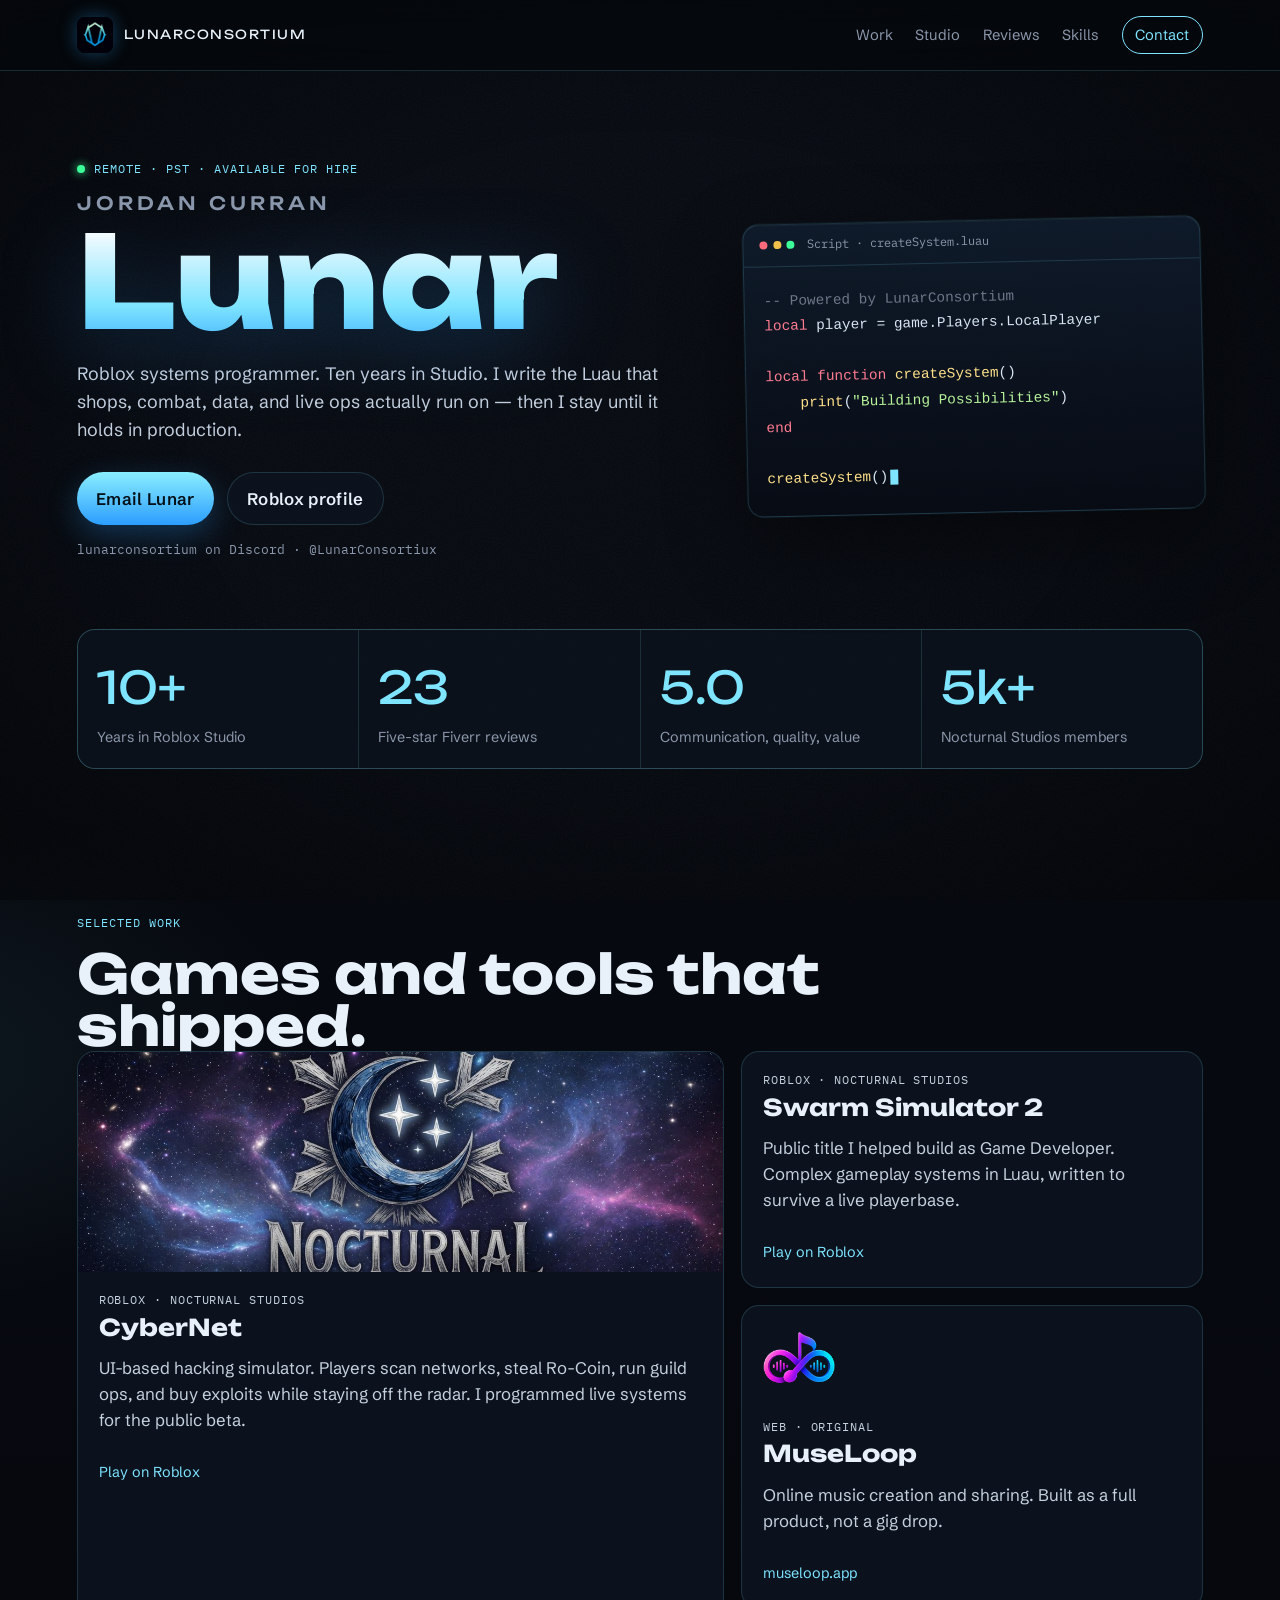
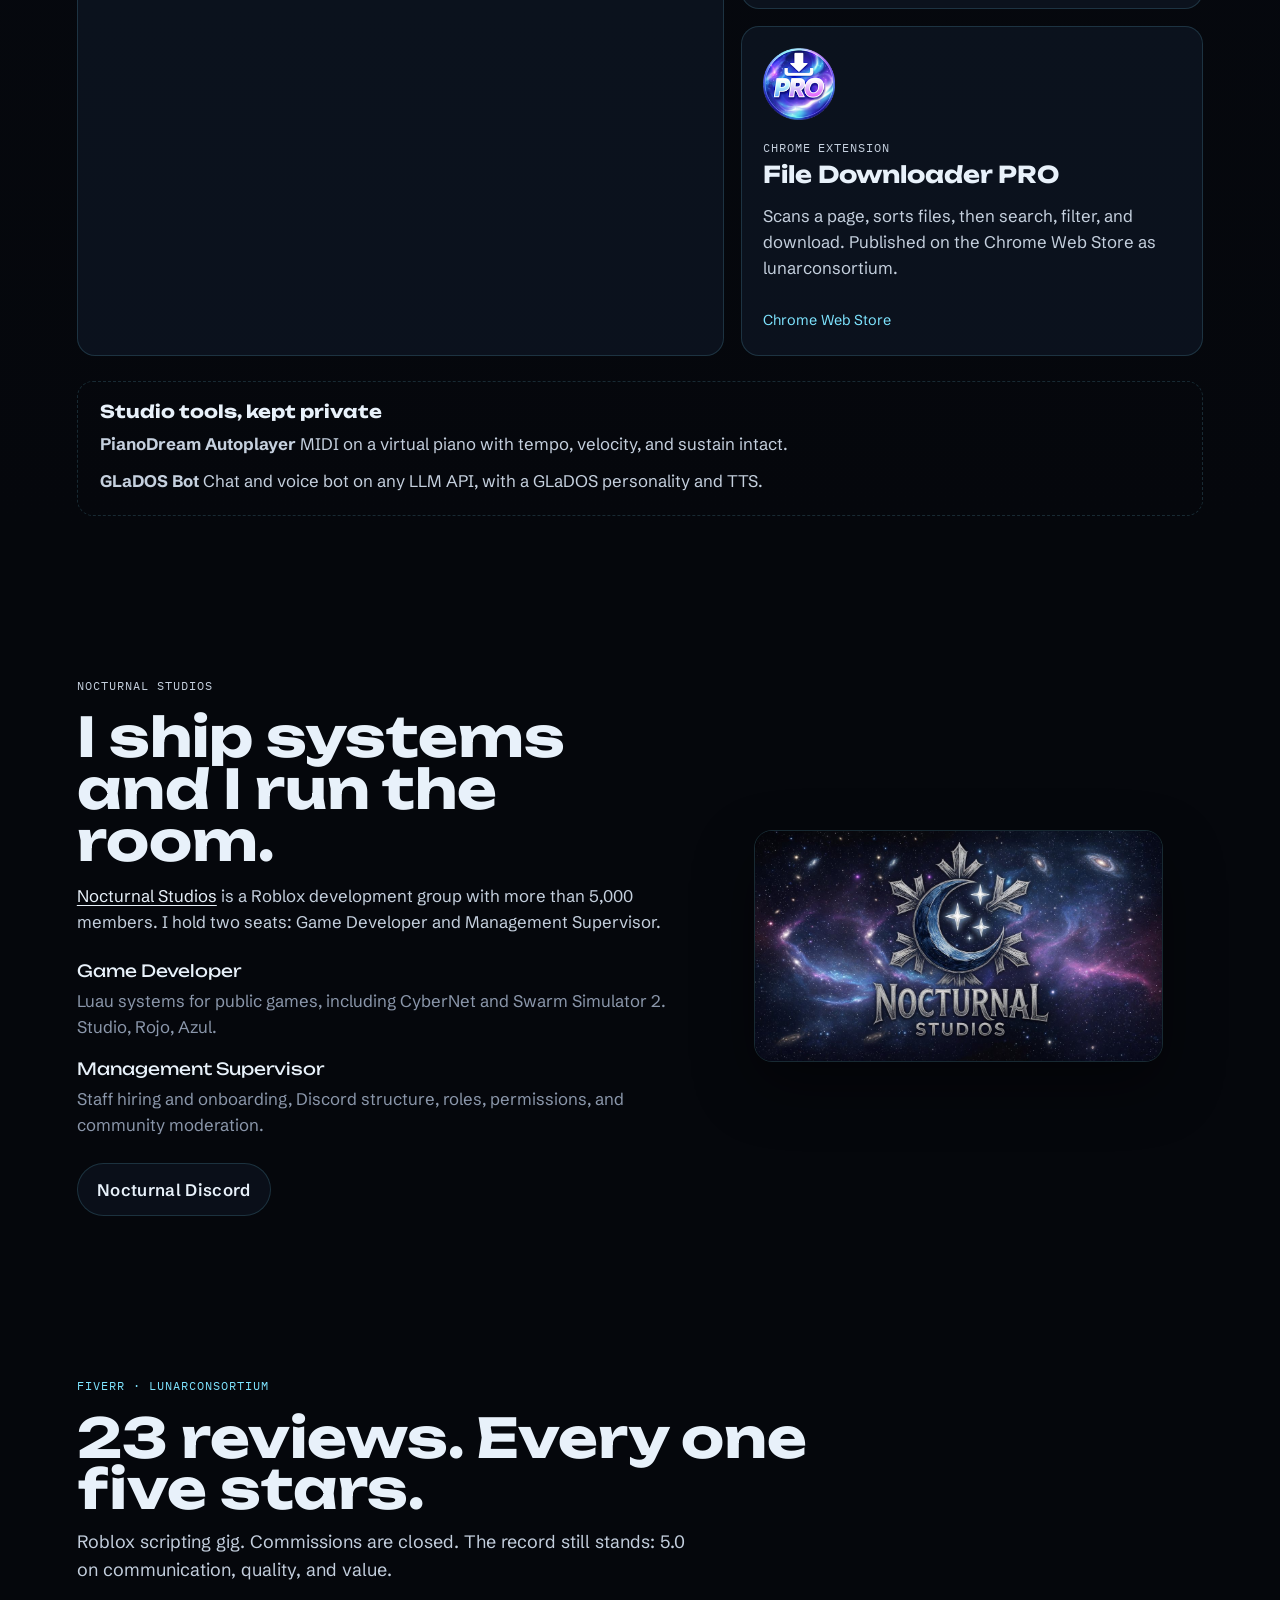
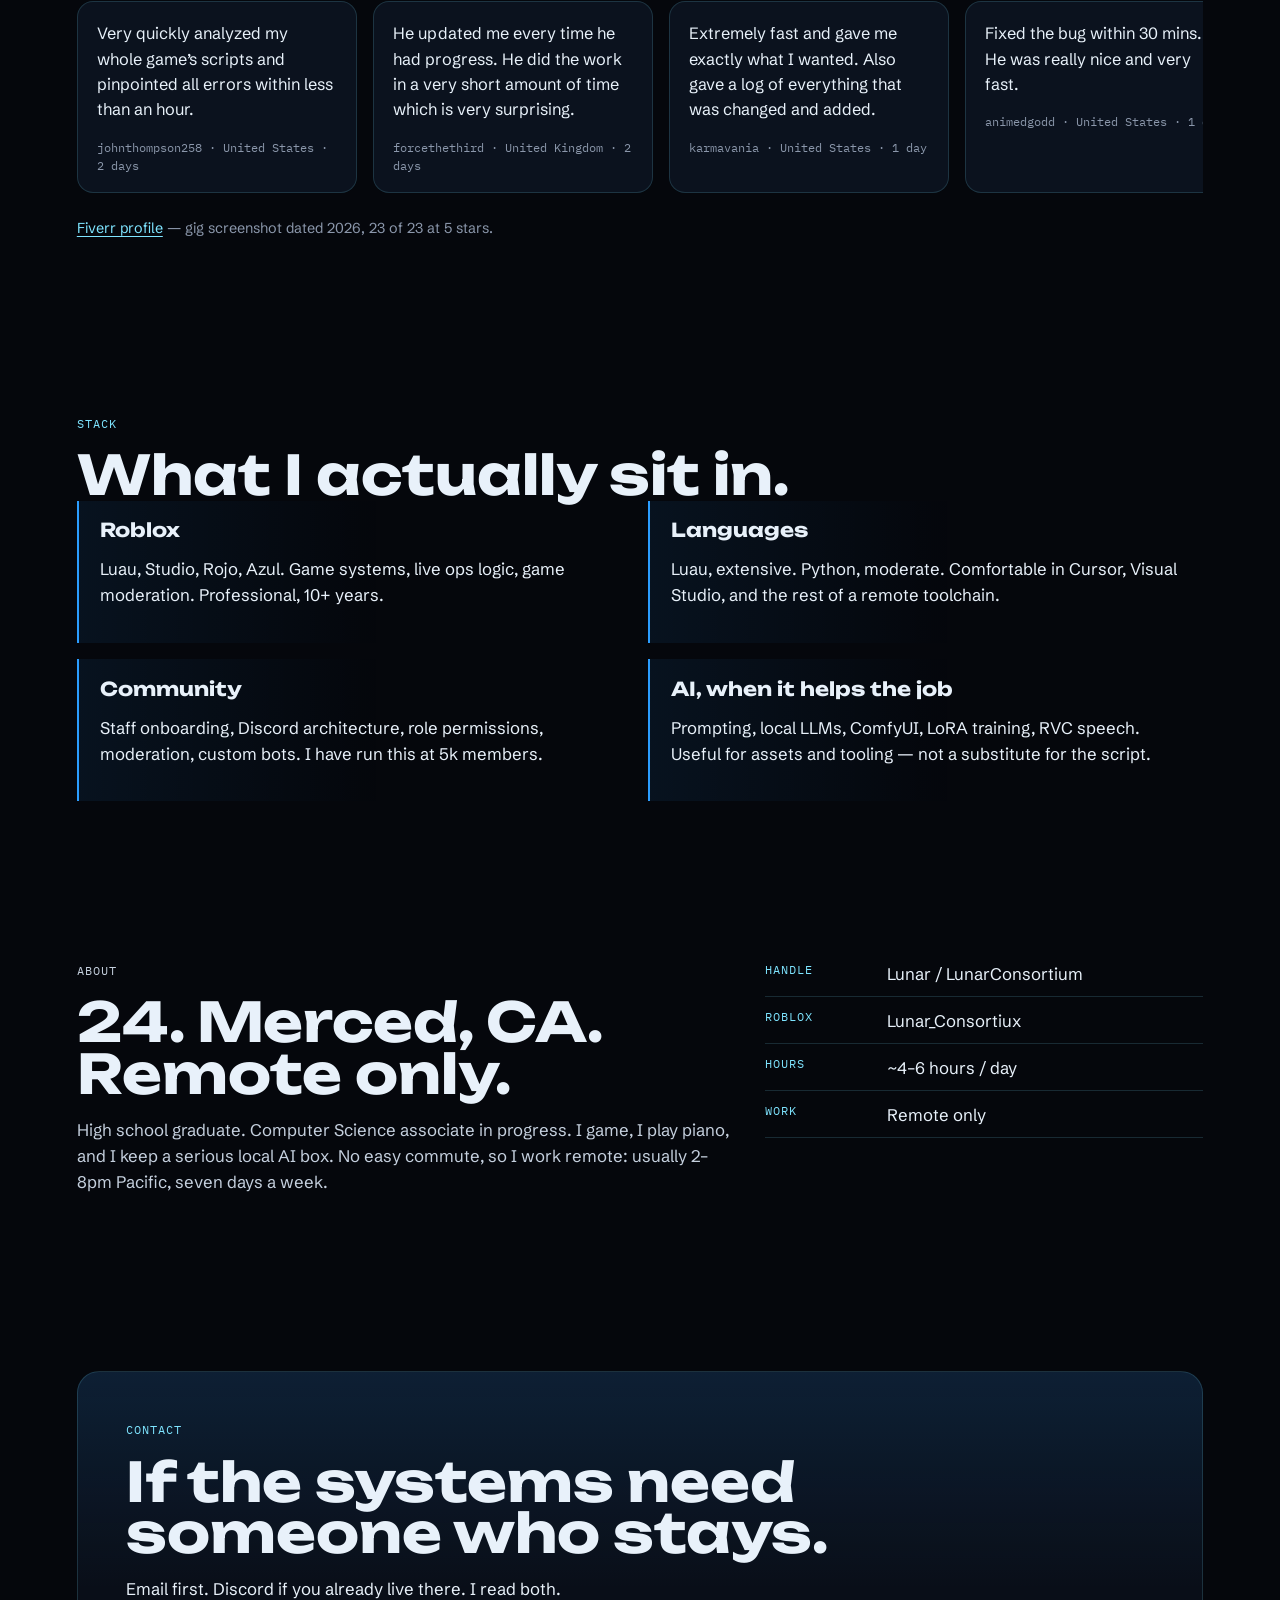
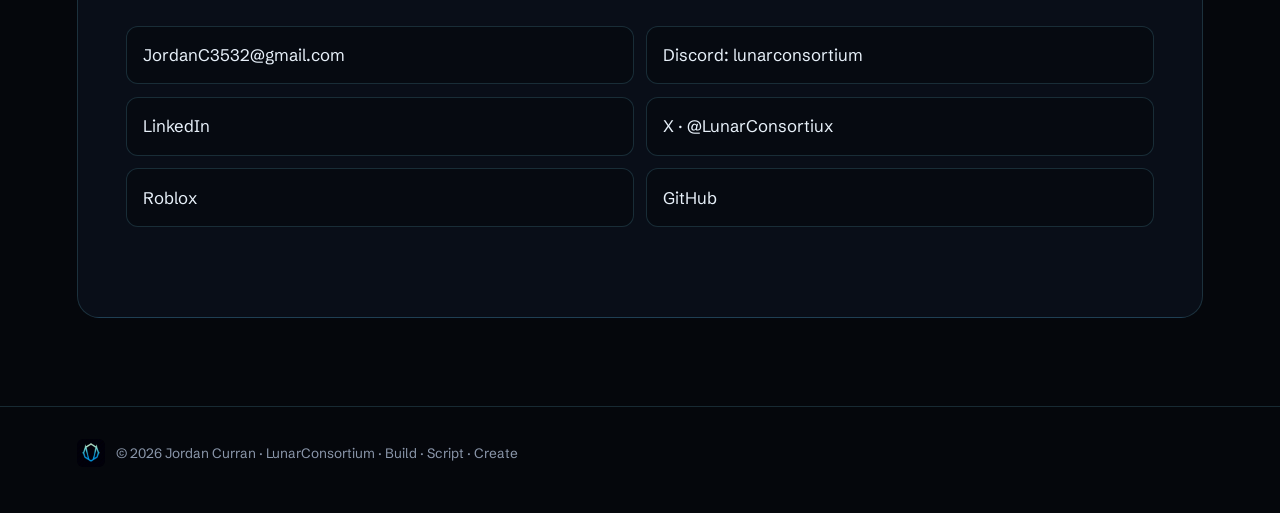
==== index.html @ 54d19de0 "Publish the Lunar Roblox scripting portfolio for GitHub Pages. Co-authored-by: Cursor <cursoragent@c" ====
<!DOCTYPE html>
<html lang="en">
<head>
  <meta charset="UTF-8" />
  <meta name="viewport" content="width=device-width, initial-scale=1" />
  <title>Lunar — Roblox Scripting</title>
  <meta name="description" content="Jordan Curran (Lunar). Roblox systems programmer with 10+ years in Studio. Game Developer and Management Supervisor at Nocturnal Studios. 23 five-star Fiverr reviews." />
  <meta name="theme-color" content="#05070c" />
  <link rel="icon" type="image/png" href="assets/favicon.png" />
  <link rel="canonical" href="https://lunarconsortium.github.io/" />

  <meta property="og:type" content="website" />
  <meta property="og:title" content="Lunar — Roblox Scripting" />
  <meta property="og:description" content="Systems programmer for live Roblox games. 10+ years in Studio. Nocturnal Studios. 5.0 on Fiverr." />
  <meta property="og:image" content="https://lunarconsortium.github.io/assets/hero.jpg" />
  <meta name="twitter:card" content="summary_large_image" />
  <meta name="twitter:site" content="@LunarConsortiux" />

  <link rel="preconnect" href="https://fonts.googleapis.com" />
  <link rel="preconnect" href="https://fonts.gstatic.com" crossorigin />
  <link href="https://fonts.googleapis.com/css2?family=IBM+Plex+Mono:wght@400;500&family=Schibsted+Grotesk:ital,wght@0,400;0,500;0,600;0,700;1,400&family=Unbounded:wght@500;600;700;800&display=swap" rel="stylesheet" />
  <link rel="stylesheet" href="styles.css" />
</head>
<body>
  <a class="skip" href="#main">Skip to content</a>
  <div class="grain" aria-hidden="true"></div>
  <div class="vignette" aria-hidden="true"></div>

  <header class="nav">
    <a class="brand" href="#top">
      <img src="assets/logo.jpg" alt="" width="36" height="36" />
      <span>LunarConsortium</span>
    </a>
    <button class="nav-toggle" type="button" aria-expanded="false" aria-controls="nav-links" aria-label="Open menu">
      <span></span><span></span>
    </button>
    <nav id="nav-links" class="nav-links">
      <a href="#work">Work</a>
      <a href="#studio">Studio</a>
      <a href="#reviews">Reviews</a>
      <a href="#skills">Skills</a>
      <a class="nav-cta" href="#contact">Contact</a>
    </nav>
  </header>

  <main id="main">
    <section class="hero" id="top">
      <div class="hero-copy">
        <p class="eyebrow">
          <span class="dot"></span>
          Remote · PST · Available for hire
        </p>
        <h1>
          <span class="hero-kicker">Jordan Curran</span>
          <span class="hero-name">Lunar</span>
        </h1>
        <p class="lede">
          Roblox systems programmer. Ten years in Studio. I write the Luau that shops, combat, data, and live ops actually run on — then I stay until it holds in production.
        </p>
        <div class="hero-actions">
          <a class="btn primary" href="mailto:JordanC3532@gmail.com">Email Lunar</a>
          <a class="btn ghost" href="https://www.roblox.com/users/44462739/profile" target="_blank" rel="noopener noreferrer">Roblox profile</a>
        </div>
        <p class="hero-meta">lunarconsortium on Discord · @LunarConsortiux</p>
      </div>

      <aside class="console" aria-label="Sample Luau snippet">
        <div class="console-bar">
          <span class="console-dots" aria-hidden="true"><i></i><i></i><i></i></span>
          <span class="console-file">Script · createSystem.luau</span>
        </div>
        <pre class="code"><code><span class="cmt">-- Powered by LunarConsortium</span>
<span class="kw">local</span> player = game.Players.LocalPlayer

<span class="kw">local function</span> <span class="fn">createSystem</span>()
    <span class="fn">print</span>(<span class="str">"Building Possibilities"</span>)
<span class="kw">end</span>

<span class="fn">createSystem</span>()<span class="caret" aria-hidden="true"></span></code></pre>
      </aside>
    </section>

    <section class="stats" aria-label="Highlights">
      <article>
        <p class="num">10+</p>
        <p>Years in Roblox Studio</p>
      </article>
      <article>
        <p class="num">23</p>
        <p>Five-star Fiverr reviews</p>
      </article>
      <article>
        <p class="num">5.0</p>
        <p>Communication, quality, value</p>
      </article>
      <article>
        <p class="num">5k+</p>
        <p>Nocturnal Studios members</p>
      </article>
    </section>

    <section class="work" id="work">
      <header class="section-head">
        <p class="eyebrow">Selected work</p>
        <h2>Games and tools that shipped.</h2>
      </header>

      <div class="work-grid">
        <a class="card feature" href="https://www.roblox.com/games/94098365156148/CyberNet-BETA" target="_blank" rel="noopener noreferrer">
          <img src="assets/nocturnal.jpg" alt="Nocturnal Studios" />
          <div class="card-body">
            <p class="tag">Roblox · Nocturnal Studios</p>
            <h3>CyberNet</h3>
            <p>UI-based hacking simulator. Players scan networks, steal Ro-Coin, run guild ops, and buy exploits while staying off the radar. I programmed live systems for the public beta.</p>
            <span class="card-link">Play on Roblox</span>
          </div>
        </a>

        <a class="card" href="https://www.roblox.com/games/74996988722629/Swarm-Simulator-2" target="_blank" rel="noopener noreferrer">
          <div class="card-body">
            <p class="tag">Roblox · Nocturnal Studios</p>
            <h3>Swarm Simulator 2</h3>
            <p>Public title I helped build as Game Developer. Complex gameplay systems in Luau, written to survive a live playerbase.</p>
            <span class="card-link">Play on Roblox</span>
          </div>
        </a>

        <a class="card" href="https://www.museloop.app/" target="_blank" rel="noopener noreferrer">
          <div class="card-icon">
            <img src="assets/museloop.png" alt="" />
          </div>
          <div class="card-body">
            <p class="tag">Web · Original</p>
            <h3>MuseLoop</h3>
            <p>Online music creation and sharing. Built as a full product, not a gig drop.</p>
            <span class="card-link">museloop.app</span>
          </div>
        </a>

        <a class="card" href="https://chromewebstore.google.com/detail/file-downloader-pro/hpilfaaajhojekofgmncmmccmagahcfa" target="_blank" rel="noopener noreferrer">
          <div class="card-icon">
            <img src="assets/file-downloader.png" alt="" />
          </div>
          <div class="card-body">
            <p class="tag">Chrome extension</p>
            <h3>File Downloader PRO</h3>
            <p>Scans a page, sorts files, then search, filter, and download. Published on the Chrome Web Store as lunarconsortium.</p>
            <span class="card-link">Chrome Web Store</span>
          </div>
        </a>
      </div>

      <div class="private">
        <h3>Studio tools, kept private</h3>
        <ul>
          <li>
            <strong>PianoDream Autoplayer</strong>
            MIDI on a virtual piano with tempo, velocity, and sustain intact.
          </li>
          <li>
            <strong>GLaDOS Bot</strong>
            Chat and voice bot on any LLM API, with a GLaDOS personality and TTS.
          </li>
        </ul>
      </div>
    </section>

    <section class="studio" id="studio">
      <div class="studio-copy">
        <p class="eyebrow">Nocturnal Studios</p>
        <h2>I ship systems and I run the room.</h2>
        <p>
          <a href="https://www.roblox.com/communities/7421064/Nocturnal-Studios#!/about" target="_blank" rel="noopener noreferrer">Nocturnal Studios</a>
          is a Roblox development group with more than 5,000 members. I hold two seats: Game Developer and Management Supervisor.
        </p>
        <dl>
          <div>
            <dt>Game Developer</dt>
            <dd>Luau systems for public games, including CyberNet and Swarm Simulator 2. Studio, Rojo, Azul.</dd>
          </div>
          <div>
            <dt>Management Supervisor</dt>
            <dd>Staff hiring and onboarding, Discord structure, roles, permissions, and community moderation.</dd>
          </div>
        </dl>
        <a class="btn ghost" href="https://discord.gg/CGdg9cNBEs" target="_blank" rel="noopener noreferrer">Nocturnal Discord</a>
      </div>
      <figure class="studio-visual">
        <img src="assets/nocturnal.jpg" alt="Nocturnal Studios mark: a moon over a starfield" />
      </figure>
    </section>

    <section class="reviews" id="reviews">
      <header class="section-head">
        <p class="eyebrow">Fiverr · lunarconsortium</p>
        <h2>23 reviews. Every one five stars.</h2>
        <p class="lede tight">Roblox scripting gig. Commissions are closed. The record still stands: 5.0 on communication, quality, and value.</p>
      </header>

      <div class="review-track" tabindex="0">
        <blockquote>
          <p>Very quickly analyzed my whole game’s scripts and pinpointed all errors within less than an hour.</p>
          <footer>johnthompson258 · United States · 2 days</footer>
        </blockquote>
        <blockquote>
          <p>He updated me every time he had progress. He did the work in a very short amount of time which is very surprising.</p>
          <footer>forcethethird · United Kingdom · 2 days</footer>
        </blockquote>
        <blockquote>
          <p>Extremely fast and gave me exactly what I wanted. Also gave a log of everything that was changed and added.</p>
          <footer>karmavania · United States · 1 day</footer>
        </blockquote>
        <blockquote>
          <p>Fixed the bug within 30 mins. He was really nice and very fast.</p>
          <footer>animedgodd · United States · 1 day</footer>
        </blockquote>
        <blockquote>
          <p>You can place orders with your eyes closed. I have a vehicle shop for my game, with a good optimization.</p>
          <footer>dallasworks · France · 3 days</footer>
        </blockquote>
        <blockquote>
          <p>Fixed all my problems and sometimes even free of charge. He does this to really help the other person.</p>
          <footer>alexbernier22 · United Kingdom · 4 days</footer>
        </blockquote>
      </div>
      <p class="review-note">
        <a href="https://www.fiverr.com/lunarconsortium" target="_blank" rel="noopener noreferrer">Fiverr profile</a>
        — gig screenshot dated 2026, 23 of 23 at 5 stars.
      </p>
    </section>

    <section class="skills" id="skills">
      <header class="section-head">
        <p class="eyebrow">Stack</p>
        <h2>What I actually sit in.</h2>
      </header>
      <div class="skill-grid">
        <article>
          <h3>Roblox</h3>
          <p>Luau, Studio, Rojo, Azul. Game systems, live ops logic, game moderation. Professional, 10+ years.</p>
        </article>
        <article>
          <h3>Languages</h3>
          <p>Luau, extensive. Python, moderate. Comfortable in Cursor, Visual Studio, and the rest of a remote toolchain.</p>
        </article>
        <article>
          <h3>Community</h3>
          <p>Staff onboarding, Discord architecture, role permissions, moderation, custom bots. I have run this at 5k members.</p>
        </article>
        <article>
          <h3>AI, when it helps the job</h3>
          <p>Prompting, local LLMs, ComfyUI, LoRA training, RVC speech. Useful for assets and tooling — not a substitute for the script.</p>
        </article>
      </div>
    </section>

    <section class="about" id="about">
      <div>
        <p class="eyebrow">About</p>
        <h2>24. Merced, CA. Remote only.</h2>
        <p>
          High school graduate. Computer Science associate in progress. I game, I play piano, and I keep a serious local AI box. No easy commute, so I work remote: usually 2–8pm Pacific, seven days a week.
        </p>
      </div>
      <ul class="about-facts">
        <li><span>Handle</span> Lunar / LunarConsortium</li>
        <li><span>Roblox</span> Lunar_Consortiux</li>
        <li><span>Hours</span> ~4–6 hours / day</li>
        <li><span>Work</span> Remote only</li>
      </ul>
    </section>

    <section class="contact" id="contact">
      <div class="contact-panel">
        <p class="eyebrow">Contact</p>
        <h2>If the systems need someone who stays.</h2>
        <p>Email first. Discord if you already live there. I read both.</p>
        <div class="contact-rows">
          <a href="mailto:JordanC3532@gmail.com">JordanC3532@gmail.com</a>
          <button type="button" class="copy" data-copy="lunarconsortium">Discord: lunarconsortium</button>
          <a href="https://www.linkedin.com/in/jordan-curran-434734323/" target="_blank" rel="noopener noreferrer">LinkedIn</a>
          <a href="https://x.com/LunarConsortiux" target="_blank" rel="noopener noreferrer">X · @LunarConsortiux</a>
          <a href="https://www.roblox.com/users/44462739/profile" target="_blank" rel="noopener noreferrer">Roblox</a>
          <a href="https://github.com/LunarConsortium" target="_blank" rel="noopener noreferrer">GitHub</a>
        </div>
        <p class="toast" role="status" aria-live="polite"></p>
      </div>
    </section>
  </main>

  <footer class="foot">
    <img src="assets/logo.jpg" alt="" width="28" height="28" />
    <p>© <span id="year"></span> Jordan Curran · LunarConsortium · Build · Script · Create</p>
  </footer>

  <script src="app.js"></script>
</body>
</html>
---- styles.css ----
:root {
  --void: #05070c;
  --navy: #09111c;
  --panel: #0e1724;
  --ice: #7ee4ff;
  --ice-deep: #2b9dff;
  --ink: #e8f1fa;
  --muted: #8b97ab;
  --line: rgba(126, 228, 255, 0.16);
  --glow: rgba(46, 170, 255, 0.35);
  --display: "Unbounded", sans-serif;
  --body: "Schibsted Grotesk", sans-serif;
  --mono: "IBM Plex Mono", ui-monospace, monospace;
}

*,
*::before,
*::after {
  box-sizing: border-box;
}

html {
  scroll-behavior: smooth;
}

body {
  margin: 0;
  color: var(--ink);
  font-family: var(--body);
  font-size: 1.05rem;
  line-height: 1.55;
  background:
    radial-gradient(1200px 700px at 85% -10%, rgba(43, 157, 255, 0.16), transparent 55%),
    radial-gradient(900px 500px at -10% 20%, rgba(126, 228, 255, 0.08), transparent 50%),
    linear-gradient(180deg, #070b12 0%, var(--void) 40%, #05070c 100%);
  min-height: 100vh;
}

img {
  max-width: 100%;
  display: block;
}

a {
  color: var(--ice);
  text-decoration-thickness: 1px;
  text-underline-offset: 0.18em;
}

.skip {
  position: absolute;
  left: 1rem;
  top: -3rem;
  background: var(--ice);
  color: #041018;
  padding: 0.5rem 0.8rem;
  z-index: 20;
}

.skip:focus {
  top: 1rem;
}

.grain,
.vignette {
  pointer-events: none;
  position: fixed;
  inset: 0;
  z-index: 0;
}

.grain {
  opacity: 0.09;
  background-image: url("data:image/svg+xml;utf8,<svg xmlns='http://www.w3.org/2000/svg' width='140' height='140'><filter id='n'><feTurbulence type='fractalNoise' baseFrequency='.85' numOctaves='4' stitchTiles='stitch'/></filter><rect width='100%' height='100%' filter='url(%23n)' opacity='.55'/></svg>");
}

.vignette {
  background: radial-gradient(ellipse at center, transparent 50%, rgba(0, 0, 0, 0.45) 100%);
}

.nav,
main,
.foot {
  position: relative;
  z-index: 1;
}

.nav {
  display: flex;
  align-items: center;
  justify-content: space-between;
  gap: 1rem;
  padding: 1rem 6vw;
  position: sticky;
  top: 0;
  backdrop-filter: blur(16px);
  background: rgba(5, 7, 12, 0.72);
  border-bottom: 1px solid var(--line);
  z-index: 5;
}

.brand {
  display: flex;
  align-items: center;
  gap: 0.7rem;
  color: var(--ink);
  text-decoration: none;
  font-family: var(--display);
  font-size: 0.78rem;
  letter-spacing: 0.12em;
  text-transform: uppercase;
}

.brand img {
  width: 36px;
  height: 36px;
  border-radius: 8px;
  box-shadow: 0 0 18px var(--glow);
}

.nav-links {
  display: flex;
  align-items: center;
  gap: 1.4rem;
}

.nav-links a {
  color: var(--muted);
  text-decoration: none;
  font-size: 0.92rem;
}

.nav-links a:hover,
.nav-links a:focus-visible {
  color: var(--ink);
}

.nav-cta {
  border: 1px solid var(--ice);
  color: var(--ice) !important;
  padding: 0.42rem 0.8rem;
  border-radius: 999px;
}

.nav-toggle {
  display: none;
  width: 42px;
  height: 32px;
  background: transparent;
  border: 0;
  cursor: pointer;
}

.nav-toggle span {
  display: block;
  height: 2px;
  background: var(--ink);
  margin: 7px 0;
}

.hero {
  display: grid;
  grid-template-columns: 1.15fr 0.85fr;
  gap: 3rem;
  padding: 5.5rem 6vw 3.5rem;
  align-items: center;
}

.eyebrow {
  display: flex;
  align-items: center;
  gap: 0.55rem;
  color: var(--ice);
  font-family: var(--mono);
  font-size: 0.78rem;
  letter-spacing: 0.08em;
  text-transform: uppercase;
  margin: 0 0 1rem;
}

.dot {
  width: 8px;
  height: 8px;
  border-radius: 50%;
  background: #3dff9a;
  box-shadow: 0 0 10px #3dff9a;
}

h1,
h2,
h3 {
  font-family: var(--display);
  line-height: 0.95;
  margin: 0;
}

.hero-kicker {
  display: block;
  font-size: clamp(0.9rem, 2vw, 1.15rem);
  letter-spacing: 0.22em;
  text-transform: uppercase;
  color: var(--muted);
  font-weight: 500;
  margin-bottom: 0.55rem;
}

.hero-name {
  display: block;
  font-size: clamp(4.2rem, 10vw, 8.4rem);
  font-weight: 800;
  background: linear-gradient(180deg, #f4fbff 10%, #7ee4ff 70%, #2b9dff 120%);
  -webkit-background-clip: text;
  background-clip: text;
  color: transparent;
  filter: drop-shadow(0 18px 40px rgba(43, 157, 255, 0.25));
}

.lede {
  max-width: 38rem;
  color: #c3cedd;
  font-size: 1.12rem;
}

.lede.tight {
  margin-top: 0.8rem;
}

.hero-actions {
  display: flex;
  flex-wrap: wrap;
  gap: 0.8rem;
  margin: 1.8rem 0 0.9rem;
}

.btn {
  display: inline-flex;
  align-items: center;
  justify-content: center;
  padding: 0.78rem 1.2rem;
  border-radius: 999px;
  text-decoration: none;
  font-weight: 600;
  letter-spacing: 0.02em;
}

.btn.primary {
  background: linear-gradient(180deg, #8aeeff, #2b9dff);
  color: #041018;
  box-shadow: 0 10px 30px rgba(43, 157, 255, 0.28);
}

.btn.ghost {
  border: 1px solid var(--line);
  color: var(--ink);
  background: rgba(14, 23, 36, 0.6);
}

.hero-meta {
  color: var(--muted);
  font-family: var(--mono);
  font-size: 0.82rem;
}

.console {
  background: linear-gradient(180deg, rgba(16, 28, 44, 0.92), rgba(8, 12, 20, 0.95));
  border: 1px solid var(--line);
  border-radius: 16px;
  overflow: hidden;
  box-shadow:
    0 30px 80px rgba(0, 0, 0, 0.45),
    0 0 0 1px rgba(126, 228, 255, 0.05),
    inset 0 1px 0 rgba(255, 255, 255, 0.04);
  transform: rotate(-1.2deg);
}

.console-bar {
  display: flex;
  align-items: center;
  gap: 0.8rem;
  padding: 0.7rem 1rem;
  border-bottom: 1px solid var(--line);
  color: var(--muted);
  font-family: var(--mono);
  font-size: 0.75rem;
}

.console-dots {
  display: flex;
  gap: 0.35rem;
}

.console-dots i {
  width: 8px;
  height: 8px;
  border-radius: 50%;
  background: #3a4658;
}

.console-dots i:first-child { background: #ff6b7a; }
.console-dots i:nth-child(2) { background: #f0c14a; }
.console-dots i:nth-child(3) { background: #3dff9a; }

.code {
  margin: 0;
  padding: 1.3rem 1.2rem 1.5rem;
  font-family: var(--mono);
  font-size: 0.9rem;
  line-height: 1.7;
  color: #d7e4f2;
  overflow-x: auto;
}

.kw { color: #ff7b91; }
.fn { color: #ffe08a; }
.str { color: #b7f39a; }
.cmt { color: #6c7788; }

.caret {
  display: inline-block;
  width: 8px;
  height: 1.05em;
  background: var(--ice);
  margin-left: 2px;
  vertical-align: text-bottom;
  animation: blink 1.1s steps(1) infinite;
}

@keyframes blink {
  50% { opacity: 0; }
}

.stats {
  display: grid;
  grid-template-columns: repeat(4, 1fr);
  gap: 1px;
  margin: 0 6vw 4.5rem;
  padding: 0;
  background: var(--line);
  border: 1px solid var(--line);
  border-radius: 18px;
  overflow: hidden;
}

.stats article {
  background: rgba(10, 16, 26, 0.92);
  padding: 1.4rem 1.2rem 1.2rem;
}

.num {
  font-family: var(--display);
  font-size: clamp(2rem, 4vw, 2.8rem);
  margin: 0;
  color: var(--ice);
}

.stats p:last-child {
  margin: 0.25rem 0 0;
  color: var(--muted);
  font-size: 0.9rem;
}

section {
  padding: 4.5rem 6vw 5.5rem;
  scroll-margin-top: 3.6rem;
}

.section-head h2,
.studio-copy h2,
.about h2,
.contact h2 {
  font-size: clamp(2rem, 5vw, 3.4rem);
  max-width: 16ch;
}

.work-grid {
  display: grid;
  grid-template-columns: 1.4fr 1fr;
  gap: 1.1rem;
}

.card {
  background: rgba(14, 23, 36, 0.72);
  border: 1px solid var(--line);
  border-radius: 18px;
  overflow: hidden;
  color: inherit;
  text-decoration: none;
  display: flex;
  flex-direction: column;
  min-height: 100%;
  transition: transform 0.25s ease, border-color 0.25s ease;
}

.card:hover,
.card:focus-visible {
  transform: translateY(-4px);
  border-color: rgba(126, 228, 255, 0.45);
}

.card.feature {
  grid-row: span 3;
}

.card.feature img {
  height: 220px;
  width: 100%;
  object-fit: cover;
}

.card-icon {
  padding: 1.3rem 1.3rem 0;
}

.card-icon img {
  width: 72px;
  height: 72px;
}

.card-body {
  padding: 1.2rem 1.3rem 1.4rem;
}

.tag {
  font-family: var(--mono);
  font-size: 0.72rem;
  letter-spacing: 0.08em;
  text-transform: uppercase;
  color: var(--ice);
  margin: 0 0 0.45rem;
}

.card h3 {
  font-size: 1.45rem;
  margin-bottom: 0.45rem;
}

.card p,
.private li,
.studio-copy p,
.about p {
  color: #c5d0de;
}

.card-link {
  display: inline-block;
  margin-top: 0.7rem;
  font-size: 0.9rem;
  color: var(--ice);
}

.private {
  margin-top: 1.6rem;
  border: 1px dashed var(--line);
  border-radius: 16px;
  padding: 1.3rem 1.4rem;
}

.private h3 {
  font-size: 1.1rem;
  margin-bottom: 0.7rem;
}

.private ul {
  margin: 0;
  padding: 0;
  list-style: none;
  display: grid;
  gap: 0.7rem;
}

.studio {
  display: grid;
  grid-template-columns: 1.1fr 0.9fr;
  gap: 2.5rem;
  align-items: center;
}

.studio-copy p a {
  color: var(--ink);
}

dl {
  display: grid;
  gap: 1rem;
  margin: 1.4rem 0 1.6rem;
}

dt {
  font-family: var(--display);
  font-size: 1.05rem;
  margin-bottom: 0.25rem;
}

dd {
  margin: 0;
  color: var(--muted);
}

.studio-visual img {
  width: 100%;
  border-radius: 18px;
  border: 1px solid var(--line);
  box-shadow: 0 24px 60px rgba(0, 0, 0, 0.4);
}

.review-track {
  display: grid;
  grid-auto-flow: column;
  grid-auto-columns: minmax(280px, 34%);
  gap: 1rem;
  overflow-x: auto;
  scroll-snap-type: x mandatory;
  padding-bottom: 0.6rem;
}

blockquote {
  scroll-snap-align: start;
  margin: 0;
  background: rgba(14, 23, 36, 0.75);
  border: 1px solid var(--line);
  border-radius: 16px;
  padding: 1.2rem 1.2rem 1rem;
}

blockquote p {
  margin: 0 0 1rem;
  font-size: 1.02rem;
}

blockquote footer {
  color: var(--muted);
  font-family: var(--mono);
  font-size: 0.75rem;
}

.review-note {
  color: var(--muted);
  font-size: 0.9rem;
}

.skill-grid {
  display: grid;
  grid-template-columns: repeat(2, 1fr);
  gap: 1rem;
}

.skill-grid article {
  padding: 1.3rem 1.3rem 1.1rem;
  border-left: 2px solid var(--ice-deep);
  background: linear-gradient(90deg, rgba(43, 157, 255, 0.08), transparent 55%);
}

.skill-grid h3 {
  font-size: 1.2rem;
  margin-bottom: 0.45rem;
}

.about {
  display: grid;
  grid-template-columns: 1.2fr 0.8fr;
  gap: 2rem;
  align-items: start;
}

.about-facts {
  list-style: none;
  margin: 0;
  padding: 0;
  display: grid;
  gap: 0.7rem;
}

.about-facts li {
  display: grid;
  grid-template-columns: 7rem 1fr;
  gap: 0.6rem;
  border-bottom: 1px solid var(--line);
  padding-bottom: 0.55rem;
}

.about-facts span {
  font-family: var(--mono);
  font-size: 0.75rem;
  color: var(--ice);
  text-transform: uppercase;
  letter-spacing: 0.08em;
}

.contact-panel {
  background:
    linear-gradient(180deg, rgba(43, 157, 255, 0.12), transparent 40%),
    rgba(10, 16, 26, 0.9);
  border: 1px solid var(--line);
  border-radius: 22px;
  padding: clamp(1.5rem, 4vw, 3rem);
}

.contact-rows {
  display: grid;
  grid-template-columns: repeat(2, minmax(0, 1fr));
  gap: 0.8rem;
  margin-top: 1.5rem;
}

.contact-rows a,
.contact-rows button {
  appearance: none;
  background: rgba(5, 8, 14, 0.55);
  border: 1px solid var(--line);
  color: var(--ink);
  text-align: left;
  font: inherit;
  padding: 0.95rem 1rem;
  border-radius: 12px;
  text-decoration: none;
  cursor: pointer;
}

.contact-rows a:hover,
.contact-rows button:hover,
.contact-rows a:focus-visible,
.contact-rows button:focus-visible {
  border-color: var(--ice);
}

.toast {
  min-height: 1.2em;
  color: #3dff9a;
  font-family: var(--mono);
  font-size: 0.82rem;
}

.foot {
  display: flex;
  align-items: center;
  gap: 0.7rem;
  padding: 1.4rem 6vw 2.2rem;
  color: var(--muted);
  font-size: 0.85rem;
  border-top: 1px solid var(--line);
}

.foot img {
  border-radius: 6px;
}

@media (max-width: 980px) {
  .hero,
  .studio,
  .about,
  .work-grid {
    grid-template-columns: 1fr;
  }

  .card.feature {
    grid-row: auto;
  }

  .stats,
  .skill-grid,
  .contact-rows {
    grid-template-columns: 1fr 1fr;
  }

  .console {
    transform: none;
  }

  .hero {
    padding-top: 3.2rem;
  }
}

@media (max-width: 720px) {
  .nav-toggle {
    display: block;
  }

  .nav-links {
    display: none;
    position: absolute;
    right: 6vw;
    top: 64px;
    flex-direction: column;
    align-items: flex-start;
    background: rgba(8, 12, 20, 0.96);
    border: 1px solid var(--line);
    border-radius: 12px;
    padding: 1rem 1.2rem;
    min-width: 180px;
  }

  .nav.open .nav-links {
    display: flex;
  }

  .stats,
  .skill-grid,
  .contact-rows {
    grid-template-columns: 1fr;
  }

  .hero-name {
    font-size: 4.2rem;
  }
}

@media (prefers-reduced-motion: reduce) {
  html { scroll-behavior: auto; }
  .caret { animation: none; }
  .card { transition: none; }
}
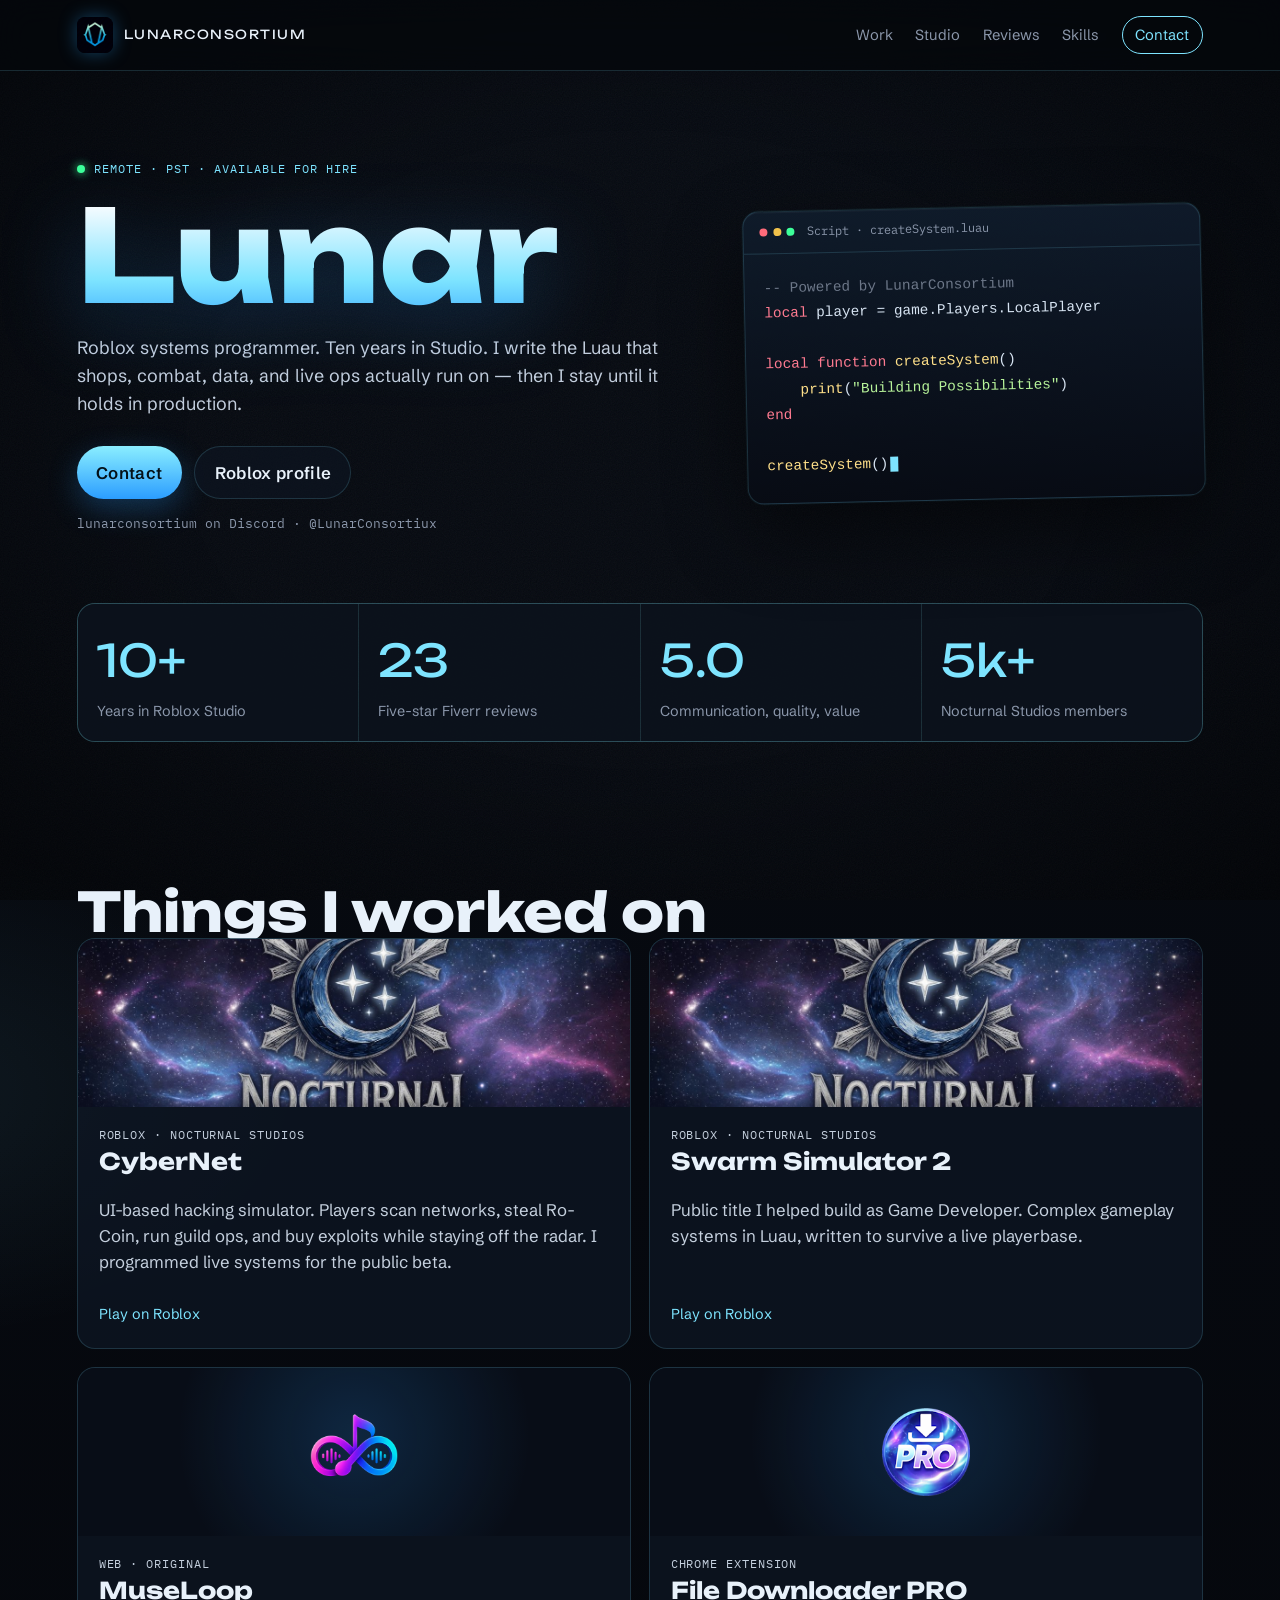
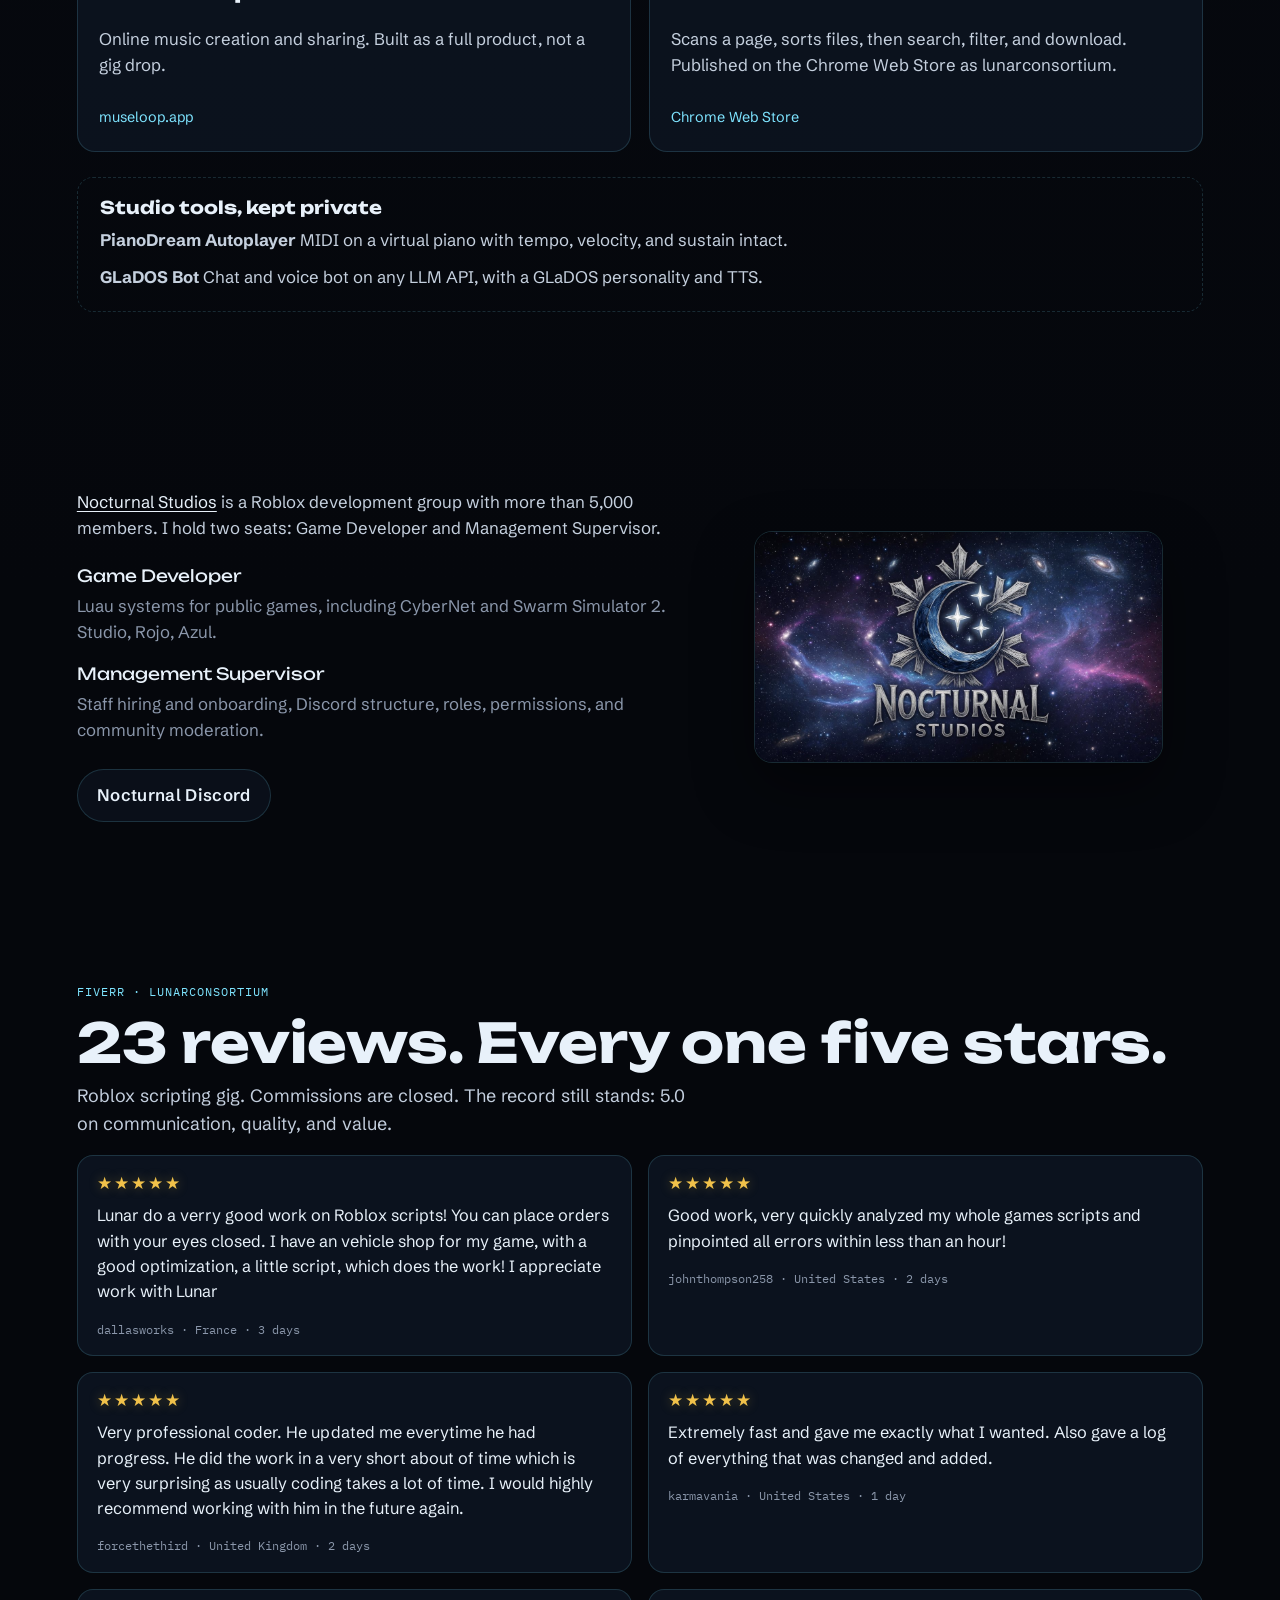
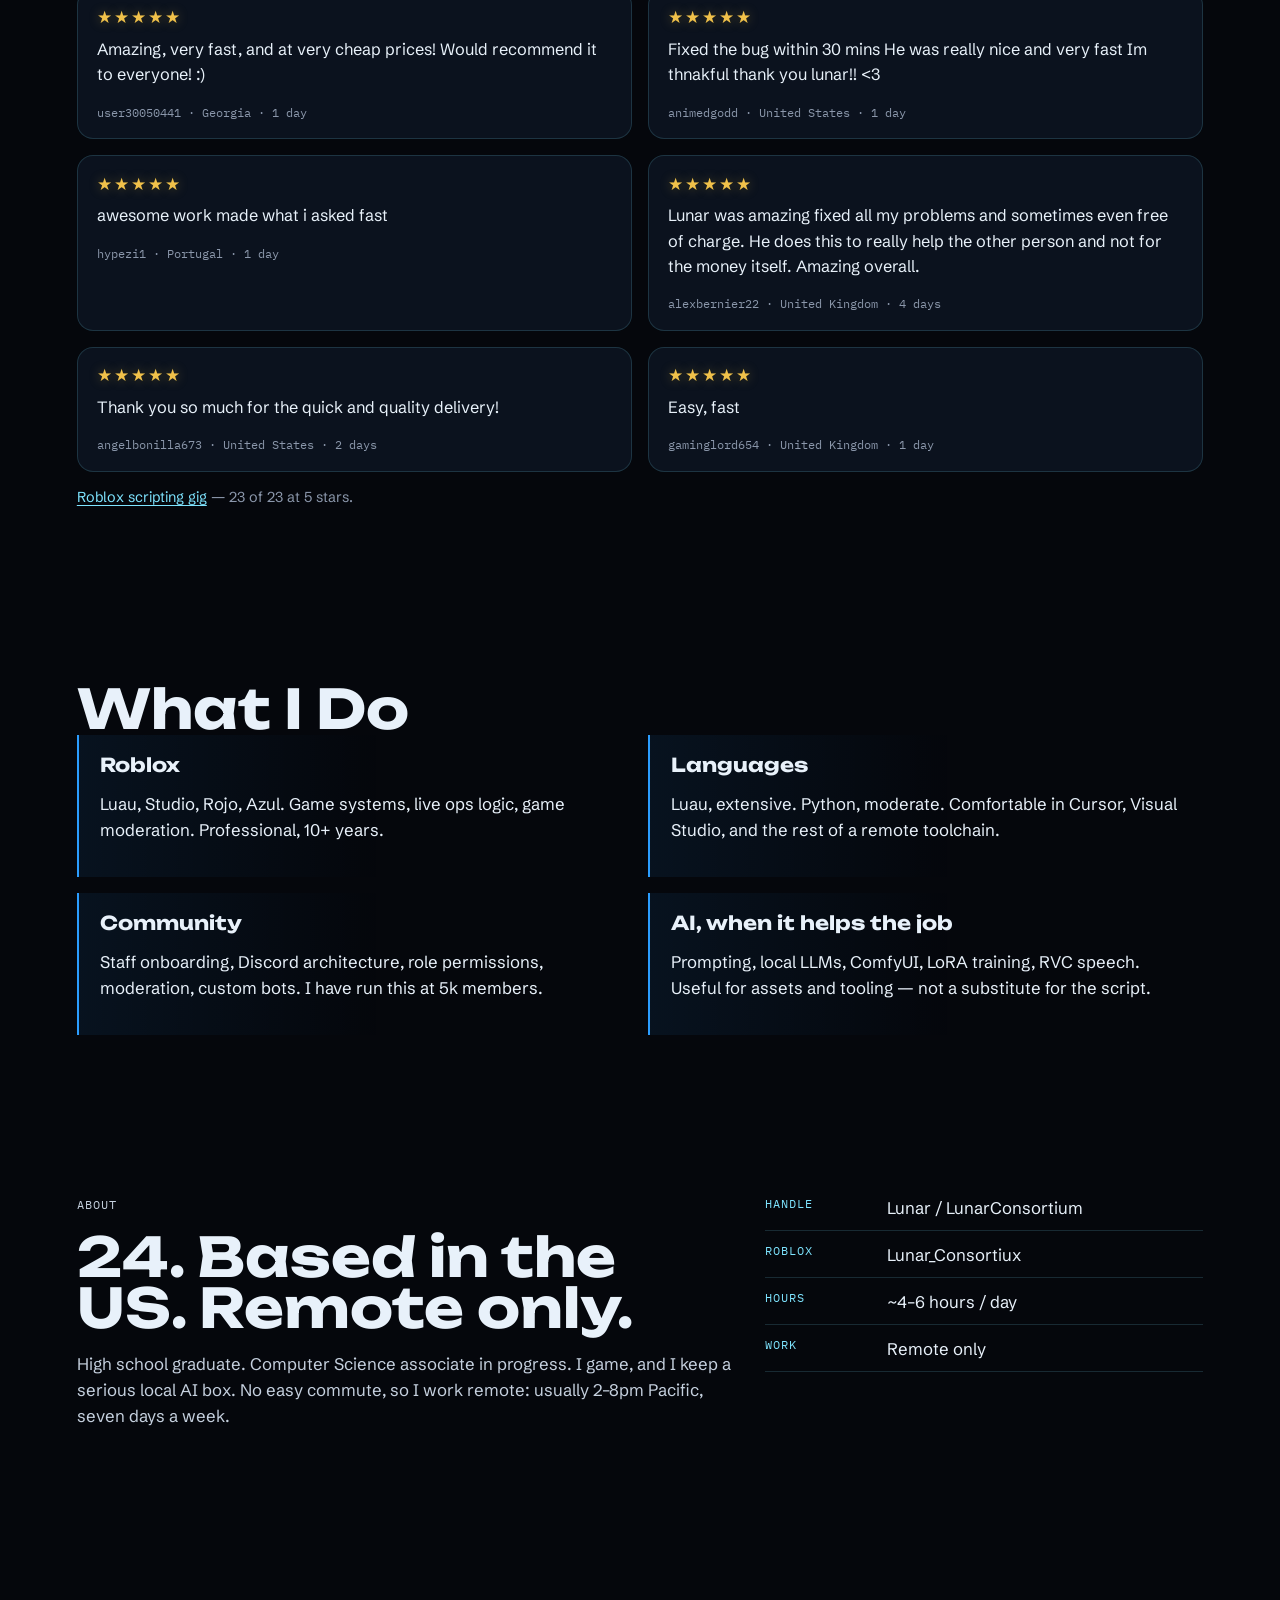
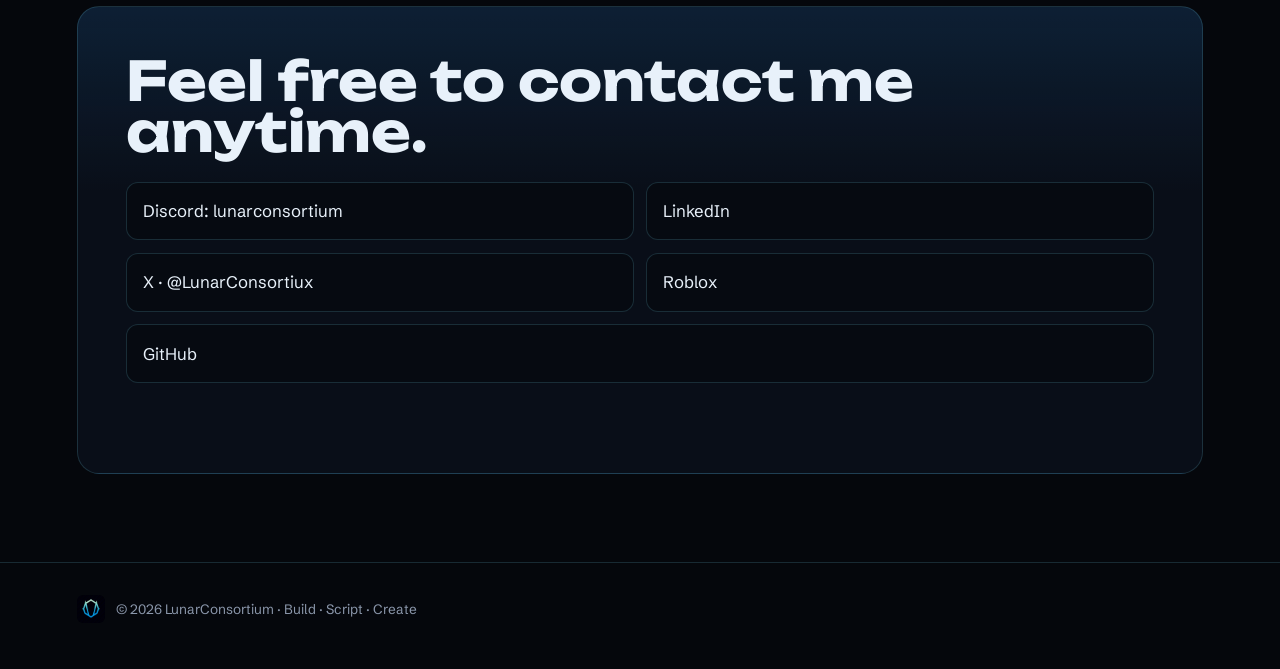
==== commit bbbd1188: "Tighten the public portfolio copy and even out the work grid. Co-authored-by: Cursor <cursoragent@cu" ====
--- a/index.html
+++ b/index.html
@@ -4,7 +4,7 @@
   <meta charset="UTF-8" />
   <meta name="viewport" content="width=device-width, initial-scale=1" />
   <title>Lunar — Roblox Scripting</title>
-  <meta name="description" content="Jordan Curran (Lunar). Roblox systems programmer with 10+ years in Studio. Game Developer and Management Supervisor at Nocturnal Studios. 23 five-star Fiverr reviews." />
+  <meta name="description" content="Lunar. Roblox systems programmer with 10+ years in Studio. Game Developer and Management Supervisor at Nocturnal Studios. 23 five-star Fiverr reviews." />
   <meta name="theme-color" content="#05070c" />
   <link rel="icon" type="image/png" href="assets/favicon.png" />
   <link rel="canonical" href="https://lunarconsortium.github.io/" />
@@ -51,14 +51,13 @@
           Remote · PST · Available for hire
         </p>
         <h1>
-          <span class="hero-kicker">Jordan Curran</span>
           <span class="hero-name">Lunar</span>
         </h1>
         <p class="lede">
           Roblox systems programmer. Ten years in Studio. I write the Luau that shops, combat, data, and live ops actually run on — then I stay until it holds in production.
         </p>
         <div class="hero-actions">
-          <a class="btn primary" href="mailto:JordanC3532@gmail.com">Email Lunar</a>
+          <a class="btn primary" href="#contact">Contact</a>
           <a class="btn ghost" href="https://www.roblox.com/users/44462739/profile" target="_blank" rel="noopener noreferrer">Roblox profile</a>
         </div>
         <p class="hero-meta">lunarconsortium on Discord · @LunarConsortiux</p>
@@ -101,13 +100,14 @@
 
     <section class="work" id="work">
       <header class="section-head">
-        <p class="eyebrow">Selected work</p>
-        <h2>Games and tools that shipped.</h2>
+        <h2>Things I worked on</h2>
       </header>
 
       <div class="work-grid">
-        <a class="card feature" href="https://www.roblox.com/games/94098365156148/CyberNet-BETA" target="_blank" rel="noopener noreferrer">
-          <img src="assets/nocturnal.jpg" alt="Nocturnal Studios" />
+        <a class="card" href="https://www.roblox.com/games/94098365156148/CyberNet-BETA" target="_blank" rel="noopener noreferrer">
+          <div class="card-media">
+            <img class="cover" src="assets/nocturnal.jpg" alt="" />
+          </div>
           <div class="card-body">
             <p class="tag">Roblox · Nocturnal Studios</p>
             <h3>CyberNet</h3>
@@ -117,6 +117,9 @@
         </a>
 
         <a class="card" href="https://www.roblox.com/games/74996988722629/Swarm-Simulator-2" target="_blank" rel="noopener noreferrer">
+          <div class="card-media">
+            <img class="cover" src="assets/nocturnal.jpg" alt="" />
+          </div>
           <div class="card-body">
             <p class="tag">Roblox · Nocturnal Studios</p>
             <h3>Swarm Simulator 2</h3>
@@ -126,7 +129,7 @@
         </a>
 
         <a class="card" href="https://www.museloop.app/" target="_blank" rel="noopener noreferrer">
-          <div class="card-icon">
+          <div class="card-media logo">
             <img src="assets/museloop.png" alt="" />
           </div>
           <div class="card-body">
@@ -138,7 +141,7 @@
         </a>
 
         <a class="card" href="https://chromewebstore.google.com/detail/file-downloader-pro/hpilfaaajhojekofgmncmmccmagahcfa" target="_blank" rel="noopener noreferrer">
-          <div class="card-icon">
+          <div class="card-media logo">
             <img src="assets/file-downloader.png" alt="" />
           </div>
           <div class="card-body">
@@ -167,8 +170,6 @@
 
     <section class="studio" id="studio">
       <div class="studio-copy">
-        <p class="eyebrow">Nocturnal Studios</p>
-        <h2>I ship systems and I run the room.</h2>
         <p>
           <a href="https://www.roblox.com/communities/7421064/Nocturnal-Studios#!/about" target="_blank" rel="noopener noreferrer">Nocturnal Studios</a>
           is a Roblox development group with more than 5,000 members. I hold two seats: Game Developer and Management Supervisor.
@@ -197,42 +198,67 @@
         <p class="lede tight">Roblox scripting gig. Commissions are closed. The record still stands: 5.0 on communication, quality, and value.</p>
       </header>
 
-      <div class="review-track" tabindex="0">
-        <blockquote>
-          <p>Very quickly analyzed my whole game’s scripts and pinpointed all errors within less than an hour.</p>
+      <div class="review-track">
+        <blockquote>
+          <p class="stars" aria-label="5 out of 5 stars">★★★★★</p>
+          <p>Lunar do a verry good work on Roblox scripts! You can place orders with your eyes closed. I have an vehicle shop for my game, with a good optimization, a little script, which does the work! I appreciate work with Lunar</p>
+          <footer>dallasworks · France · 3 days</footer>
+        </blockquote>
+        <blockquote>
+          <p class="stars" aria-label="5 out of 5 stars">★★★★★</p>
+          <p>Good work, very quickly analyzed my whole games scripts and pinpointed all errors within less than an hour!</p>
           <footer>johnthompson258 · United States · 2 days</footer>
         </blockquote>
         <blockquote>
-          <p>He updated me every time he had progress. He did the work in a very short amount of time which is very surprising.</p>
+          <p class="stars" aria-label="5 out of 5 stars">★★★★★</p>
+          <p>Very professional coder. He updated me everytime he had progress. He did the work in a very short about of time which is very surprising as usually coding takes a lot of time. I would highly recommend working with him in the future again.</p>
           <footer>forcethethird · United Kingdom · 2 days</footer>
         </blockquote>
         <blockquote>
+          <p class="stars" aria-label="5 out of 5 stars">★★★★★</p>
           <p>Extremely fast and gave me exactly what I wanted. Also gave a log of everything that was changed and added.</p>
           <footer>karmavania · United States · 1 day</footer>
         </blockquote>
         <blockquote>
-          <p>Fixed the bug within 30 mins. He was really nice and very fast.</p>
+          <p class="stars" aria-label="5 out of 5 stars">★★★★★</p>
+          <p>Amazing, very fast, and at very cheap prices! Would recommend it to everyone! :)</p>
+          <footer>user30050441 · Georgia · 1 day</footer>
+        </blockquote>
+        <blockquote>
+          <p class="stars" aria-label="5 out of 5 stars">★★★★★</p>
+          <p>Fixed the bug within 30 mins He was really nice and very fast Im thnakful thank you lunar!! &lt;3</p>
           <footer>animedgodd · United States · 1 day</footer>
         </blockquote>
         <blockquote>
-          <p>You can place orders with your eyes closed. I have a vehicle shop for my game, with a good optimization.</p>
-          <footer>dallasworks · France · 3 days</footer>
-        </blockquote>
-        <blockquote>
-          <p>Fixed all my problems and sometimes even free of charge. He does this to really help the other person.</p>
+          <p class="stars" aria-label="5 out of 5 stars">★★★★★</p>
+          <p>awesome work made what i asked fast</p>
+          <footer>hypezi1 · Portugal · 1 day</footer>
+        </blockquote>
+        <blockquote>
+          <p class="stars" aria-label="5 out of 5 stars">★★★★★</p>
+          <p>Lunar was amazing fixed all my problems and sometimes even free of charge. He does this to really help the other person and not for the money itself. Amazing overall.</p>
           <footer>alexbernier22 · United Kingdom · 4 days</footer>
         </blockquote>
+        <blockquote>
+          <p class="stars" aria-label="5 out of 5 stars">★★★★★</p>
+          <p>Thank you so much for the quick and quality delivery!</p>
+          <footer>angelbonilla673 · United States · 2 days</footer>
+        </blockquote>
+        <blockquote>
+          <p class="stars" aria-label="5 out of 5 stars">★★★★★</p>
+          <p>Easy, fast</p>
+          <footer>gaminglord654 · United Kingdom · 1 day</footer>
+        </blockquote>
       </div>
       <p class="review-note">
-        <a href="https://www.fiverr.com/lunarconsortium" target="_blank" rel="noopener noreferrer">Fiverr profile</a>
-        — gig screenshot dated 2026, 23 of 23 at 5 stars.
+        <a href="https://www.fiverr.com/lunarconsortium/program-or-fix-any-script-for-your-game-in-roblox" target="_blank" rel="noopener noreferrer">Roblox scripting gig</a>
+        — 23 of 23 at 5 stars.
       </p>
     </section>
 
     <section class="skills" id="skills">
       <header class="section-head">
-        <p class="eyebrow">Stack</p>
-        <h2>What I actually sit in.</h2>
+        <h2>What I Do</h2>
       </header>
       <div class="skill-grid">
         <article>
@@ -257,9 +283,9 @@
     <section class="about" id="about">
       <div>
         <p class="eyebrow">About</p>
-        <h2>24. Merced, CA. Remote only.</h2>
+        <h2>24. Based in the US. Remote only.</h2>
         <p>
-          High school graduate. Computer Science associate in progress. I game, I play piano, and I keep a serious local AI box. No easy commute, so I work remote: usually 2–8pm Pacific, seven days a week.
+          High school graduate. Computer Science associate in progress. I game, and I keep a serious local AI box. No easy commute, so I work remote: usually 2–8pm Pacific, seven days a week.
         </p>
       </div>
       <ul class="about-facts">
@@ -272,11 +298,8 @@
 
     <section class="contact" id="contact">
       <div class="contact-panel">
-        <p class="eyebrow">Contact</p>
-        <h2>If the systems need someone who stays.</h2>
-        <p>Email first. Discord if you already live there. I read both.</p>
+        <h2>Feel free to contact me anytime.</h2>
         <div class="contact-rows">
-          <a href="mailto:JordanC3532@gmail.com">JordanC3532@gmail.com</a>
           <button type="button" class="copy" data-copy="lunarconsortium">Discord: lunarconsortium</button>
           <a href="https://www.linkedin.com/in/jordan-curran-434734323/" target="_blank" rel="noopener noreferrer">LinkedIn</a>
           <a href="https://x.com/LunarConsortiux" target="_blank" rel="noopener noreferrer">X · @LunarConsortiux</a>
@@ -290,7 +313,7 @@
 
   <footer class="foot">
     <img src="assets/logo.jpg" alt="" width="28" height="28" />
-    <p>© <span id="year"></span> Jordan Curran · LunarConsortium · Build · Script · Create</p>
+    <p>© <span id="year"></span> LunarConsortium · Build · Script · Create</p>
   </footer>
 
   <script src="app.js"></script>
--- a/styles.css
+++ b/styles.css
@@ -365,16 +365,18 @@
 }
 
 .section-head h2,
-.studio-copy h2,
 .about h2,
 .contact h2 {
   font-size: clamp(2rem, 5vw, 3.4rem);
-  max-width: 16ch;
+}
+
+.contact h2 {
+  max-width: 18ch;
 }
 
 .work-grid {
   display: grid;
-  grid-template-columns: 1.4fr 1fr;
+  grid-template-columns: 1fr 1fr;
   gap: 1.1rem;
 }
 
@@ -397,27 +399,38 @@
   border-color: rgba(126, 228, 255, 0.45);
 }
 
-.card.feature {
-  grid-row: span 3;
-}
-
-.card.feature img {
-  height: 220px;
+.card-media {
+  height: 168px;
+  background: rgba(8, 12, 20, 0.7);
+  display: flex;
+  align-items: center;
+  justify-content: center;
+  overflow: hidden;
+}
+
+.card-media.logo {
+  background:
+    radial-gradient(circle at 50% 40%, rgba(43, 157, 255, 0.18), transparent 60%),
+    rgba(8, 12, 20, 0.7);
+}
+
+.card-media img.cover {
   width: 100%;
+  height: 100%;
   object-fit: cover;
 }
 
-.card-icon {
-  padding: 1.3rem 1.3rem 0;
-}
-
-.card-icon img {
-  width: 72px;
-  height: 72px;
+.card-media.logo img {
+  width: 88px;
+  height: 88px;
+  object-fit: contain;
 }
 
 .card-body {
   padding: 1.2rem 1.3rem 1.4rem;
+  flex: 1;
+  display: flex;
+  flex-direction: column;
 }
 
 .tag {
@@ -443,7 +456,8 @@
 
 .card-link {
   display: inline-block;
-  margin-top: 0.7rem;
+  margin-top: auto;
+  padding-top: 0.7rem;
   font-size: 0.9rem;
   color: var(--ice);
 }
@@ -505,12 +519,17 @@
 
 .review-track {
   display: grid;
-  grid-auto-flow: column;
-  grid-auto-columns: minmax(280px, 34%);
+  grid-template-columns: 1fr 1fr;
   gap: 1rem;
-  overflow-x: auto;
-  scroll-snap-type: x mandatory;
-  padding-bottom: 0.6rem;
+}
+
+.stars {
+  margin: 0 0 0.7rem;
+  color: #f0c14a;
+  letter-spacing: 0.12em;
+  font-size: 1.05rem;
+  line-height: 1;
+  text-shadow: 0 0 12px rgba(240, 193, 74, 0.35);
 }
 
 blockquote {
@@ -525,6 +544,10 @@
 blockquote p {
   margin: 0 0 1rem;
   font-size: 1.02rem;
+}
+
+blockquote p.stars {
+  margin: 0 0 0.7rem;
 }
 
 blockquote footer {
@@ -623,6 +646,10 @@
   border-color: var(--ice);
 }
 
+.contact-rows a:last-child {
+  grid-column: 1 / -1;
+}
+
 .toast {
   min-height: 1.2em;
   color: #3dff9a;
@@ -648,12 +675,9 @@
   .hero,
   .studio,
   .about,
-  .work-grid {
+  .work-grid,
+  .review-track {
     grid-template-columns: 1fr;
-  }
-
-  .card.feature {
-    grid-row: auto;
   }
 
   .stats,
